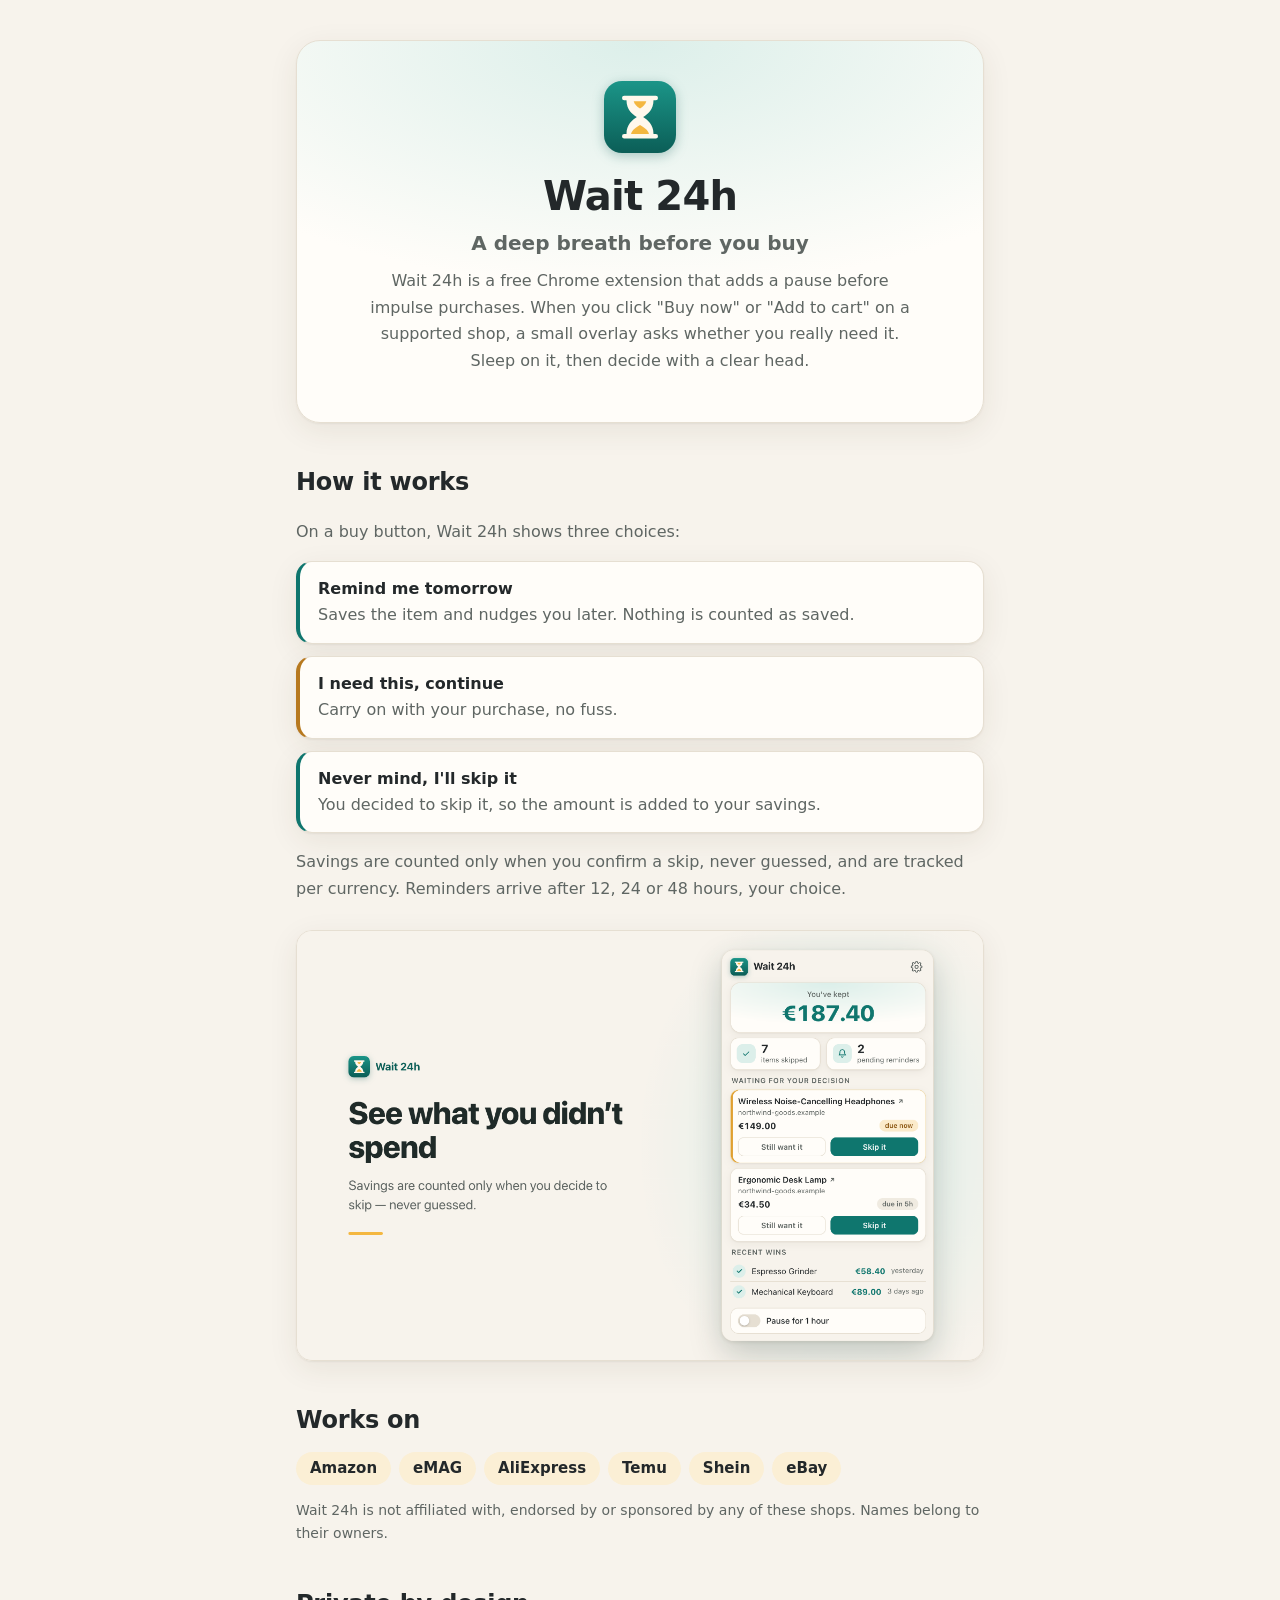
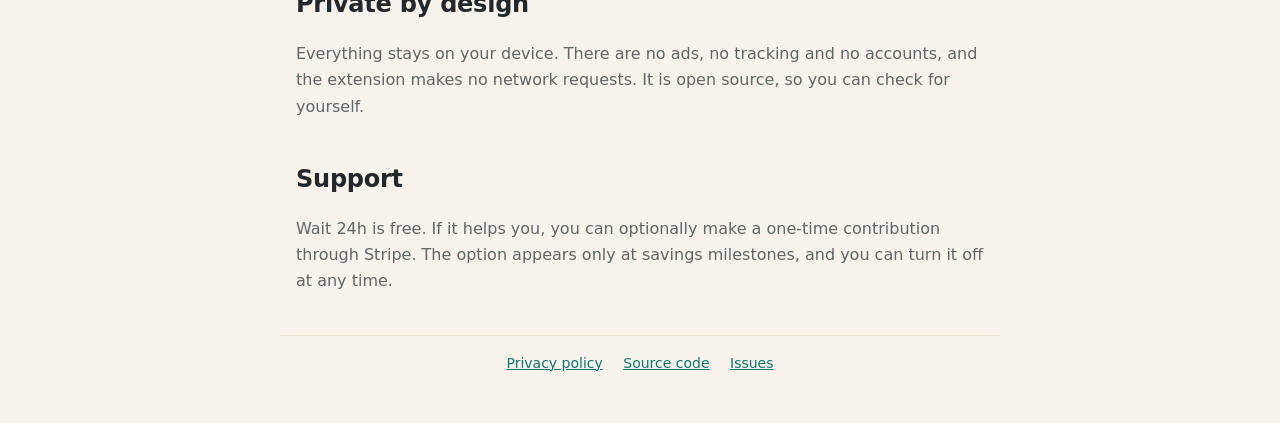
==== docs/index.html @ 93c76645 "Add GitHub Pages homepage docs/index.html: static landing page (no scripts) used as the Chrome Web S" ====
<!doctype html>
<html lang="en">
<head>
<meta charset="utf-8">
<meta name="viewport" content="width=device-width, initial-scale=1">
<title>Wait 24h – A deep breath before you buy</title>
<meta name="description" content="Wait 24h is a free Chrome extension that adds a pause before impulse purchases. Be reminded tomorrow, continue, or skip it. Private by design: no ads, no tracking, no accounts.">
<link rel="canonical" href="https://overcrasher.github.io/wait-24h/">
<style>
:root{color-scheme:light dark;--bg:#f7f3ec;--surface:#fffdf9;--line:#e6dfd2;--fg:#23282a;--muted:#5f6663;--accent:#0f766e;--accent-soft:#dcefea;--amber:#b7791f;--amber-soft:#fbefd5;--shadow:0 1px 2px rgba(60,45,20,.06),0 8px 30px rgba(60,45,20,.08)}
@media(prefers-color-scheme:dark){:root{--bg:#141a19;--surface:#1c2423;--line:#2e3b39;--fg:#edf1ee;--muted:#a3b0ac;--accent:#5fd1b8;--accent-soft:#1f3a36;--amber:#f4b740;--amber-soft:#3a3120;--shadow:0 1px 2px rgba(0,0,0,.3),0 8px 30px rgba(0,0,0,.3)}}
*{box-sizing:border-box}body{margin:0;background:var(--bg);color:var(--fg);font:16px/1.65 ui-rounded,"SF Pro Rounded",-apple-system,"Segoe UI Variable","Segoe UI",system-ui,sans-serif;-webkit-font-smoothing:antialiased}
a{color:var(--accent)}a:focus-visible{outline:2px solid var(--accent);outline-offset:2px}
.mark{filter:drop-shadow(0 3px 6px rgba(11,94,87,.3))}
main{max-width:720px;margin:0 auto;padding:40px 16px 24px}
.hero{background:radial-gradient(120% 100% at 50% 0%,var(--accent-soft),var(--surface) 65%);border:1px solid var(--line);border-radius:24px;padding:40px 24px;text-align:center;box-shadow:var(--shadow)}
h1{margin:12px 0 4px;font-size:40px;line-height:1.15;letter-spacing:-.02em}
.tag{margin:0 0 16px;font-size:20px;color:var(--accent);font-weight:600}
.hero p{max-width:540px;margin:8px auto;color:var(--muted)}
.cta{margin-top:20px}
h2{margin:40px 0 12px;font-size:24px;letter-spacing:-.01em}
p,li{color:var(--muted)}
.steps{list-style:none;margin:0;padding:0;display:grid;gap:12px}
.steps li{background:var(--surface);border:1px solid var(--line);border-radius:16px;padding:14px 18px;box-shadow:var(--shadow)}
.steps strong{display:block;color:var(--fg)}
.steps li:nth-child(1){border-left:4px solid var(--accent)}.steps li:nth-child(2){border-left:4px solid var(--amber)}.steps li:nth-child(3){border-left:4px solid var(--accent)}
.shops{list-style:none;margin:0 0 8px;padding:0;display:flex;flex-wrap:wrap;gap:8px}
.shops li{background:var(--amber-soft);color:var(--fg);border-radius:999px;padding:4px 14px;font-weight:600;font-size:15px}
.small{font-size:14px}
.shot{display:block;margin:28px auto 0;max-width:100%;height:auto;border-radius:16px;border:1px solid var(--line);box-shadow:var(--shadow)}
footer{max-width:720px;margin:0 auto;padding:16px 16px 48px;border-top:1px solid var(--line);font-size:14px;color:var(--muted);text-align:center}
footer a{margin:0 8px;display:inline-block}
</style>
</head>
<body>
<main>
  <header class="hero">
    <svg class="mark" viewBox="0 0 32 32" width="72" height="72" aria-hidden="true"><defs><linearGradient id="mk" x1="0" y1="0" x2="0" y2="1"><stop offset="0" stop-color="#1b9588"/><stop offset="1" stop-color="#0b5e57"/></linearGradient></defs><rect width="32" height="32" rx="8" fill="url(#mk)"/><path d="M9 6.5h14a1 1 0 0 1 0 2h-1c0 4.2-2.6 6.2-4.6 7.5 2 1.3 4.6 3.3 4.6 7.5h1a1 1 0 0 1 0 2H9a1 1 0 0 1 0-2h1c0-4.2 2.6-6.2 4.6-7.5C12.6 14.7 10 12.7 10 8.5H9a1 1 0 0 1 0-2z" fill="#fff8ec"/><path d="M12 23.5c.5-1.8 2-2.8 4-4 2 1.2 3.5 2.2 4 4z" fill="#f4b740"/><path d="M13.2 9c.4 1.5 1.3 2.3 2.8 3.2 1.500-.9 2.4-1.7 2.8-3.200z" fill="#f4b740"/></svg>
    <h1>Wait 24h</h1>
    <p class="tag">A deep breath before you buy</p>
    <p>Wait 24h is a free Chrome extension that adds a pause before impulse purchases. When you click "Buy now" or "Add to cart" on a supported shop, a small overlay asks whether you really need it. Sleep on it, then decide with a clear head.</p>
    <!-- TODO: add the "Add to Chrome" link here once the Chrome Web Store listing is live.
         Example: <p class="cta"><a href="STORE_URL_HERE">Add to Chrome</a></p> -->
  </header>

  <section>
    <h2>How it works</h2>
    <p>On a buy button, Wait 24h shows three choices:</p>
    <ol class="steps">
      <li><strong>Remind me tomorrow</strong>Saves the item and nudges you later. Nothing is counted as saved.</li>
      <li><strong>I need this, continue</strong>Carry on with your purchase, no fuss.</li>
      <li><strong>Never mind, I'll skip it</strong>You decided to skip it, so the amount is added to your savings.</li>
    </ol>
    <p>Savings are counted only when you confirm a skip, never guessed, and are tracked per currency. Reminders arrive after 12, 24 or 48 hours, your choice.</p>
    <img class="shot" src="img/popup.png" width="1280" height="800" alt="The Wait 24h popup showing how much money you did not spend" loading="lazy">
  </section>

  <section>
    <h2>Works on</h2>
    <ul class="shops"><li>Amazon</li><li>eMAG</li><li>AliExpress</li><li>Temu</li><li>Shein</li><li>eBay</li></ul>
    <p class="small">Wait 24h is not affiliated with, endorsed by or sponsored by any of these shops. Names belong to their owners.</p>
  </section>

  <section>
    <h2>Private by design</h2>
    <p>Everything stays on your device. There are no ads, no tracking and no accounts, and the extension makes no network requests. It is open source, so you can check for yourself.</p>
  </section>

  <section>
    <h2>Support</h2>
    <p>Wait 24h is free. If it helps you, you can optionally make a one-time contribution through Stripe. The option appears only at savings milestones, and you can turn it off at any time.</p>
  </section>
</main>
<footer>
  <a href="privacy.html">Privacy policy</a>
  <a href="https://github.com/Overcrasher/wait-24h">Source code</a>
  <a href="https://github.com/Overcrasher/wait-24h/issues">Issues</a>
</footer>
</body>
</html>
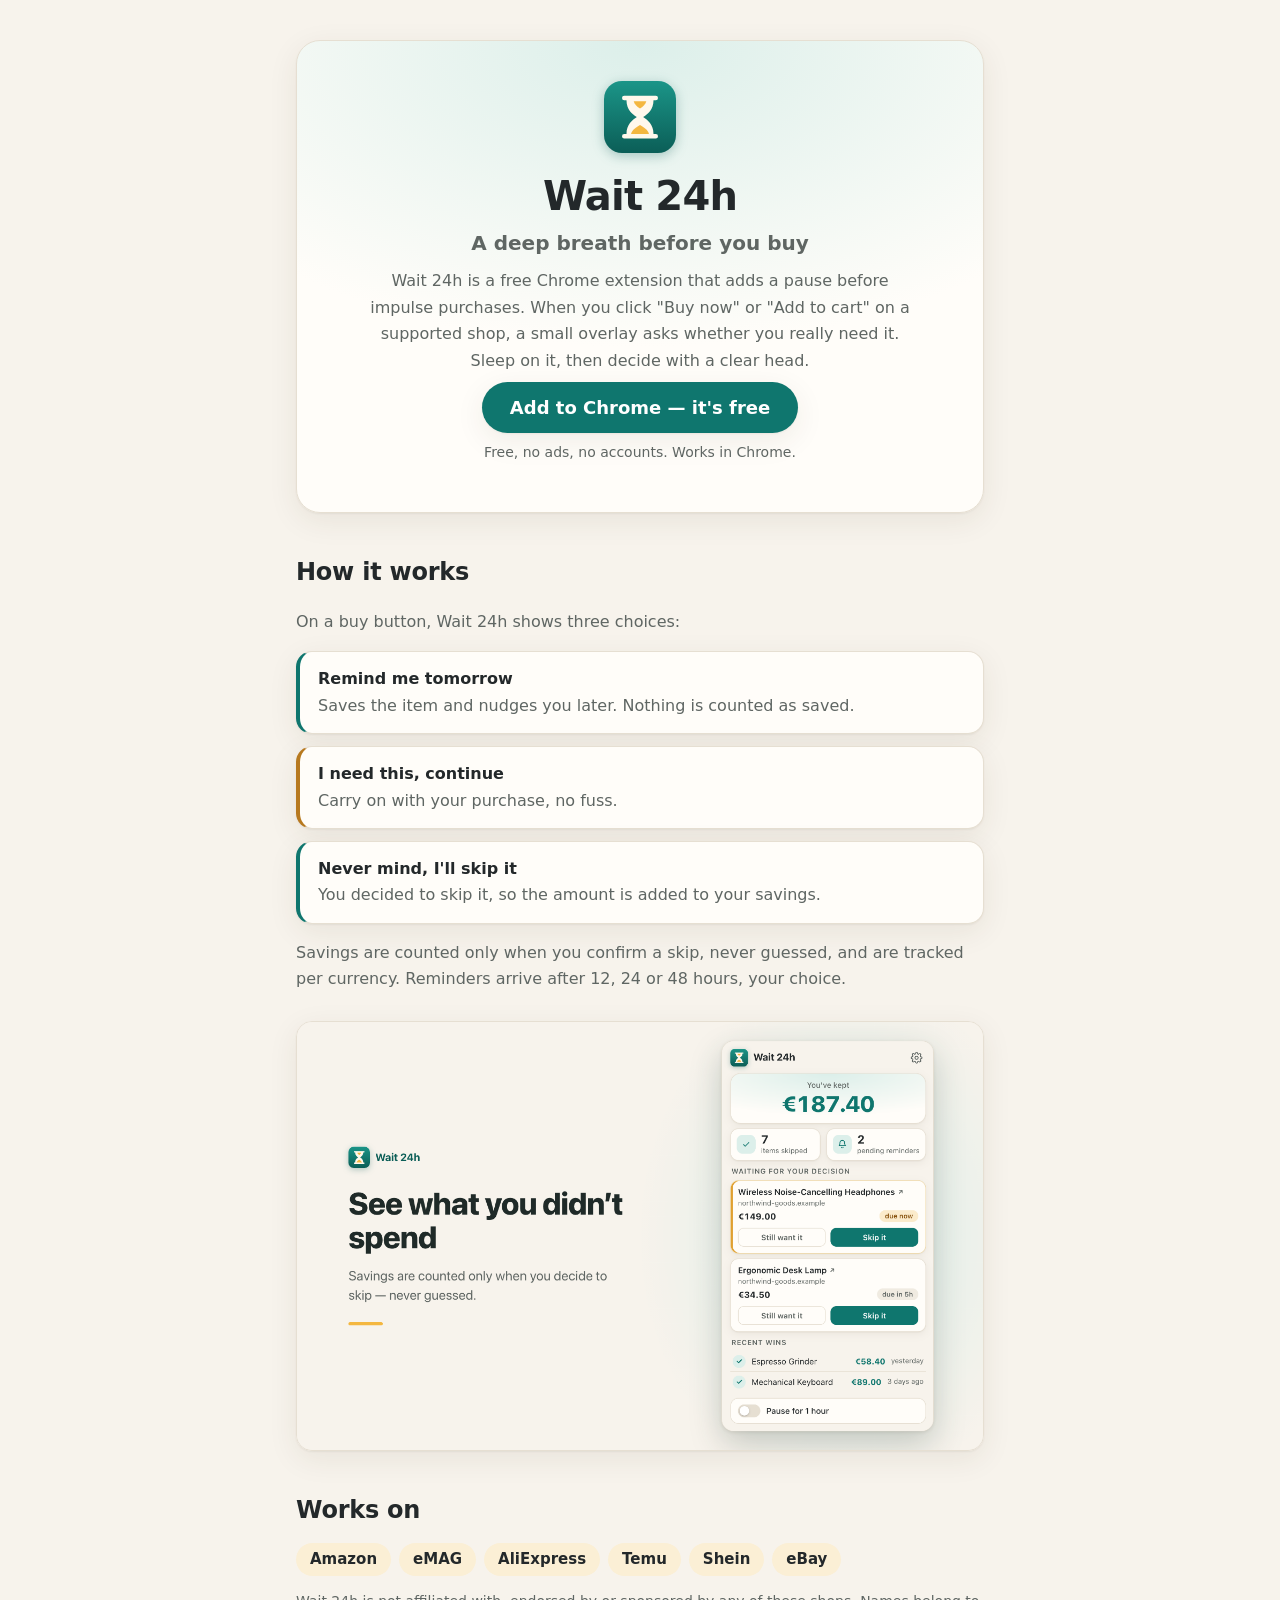
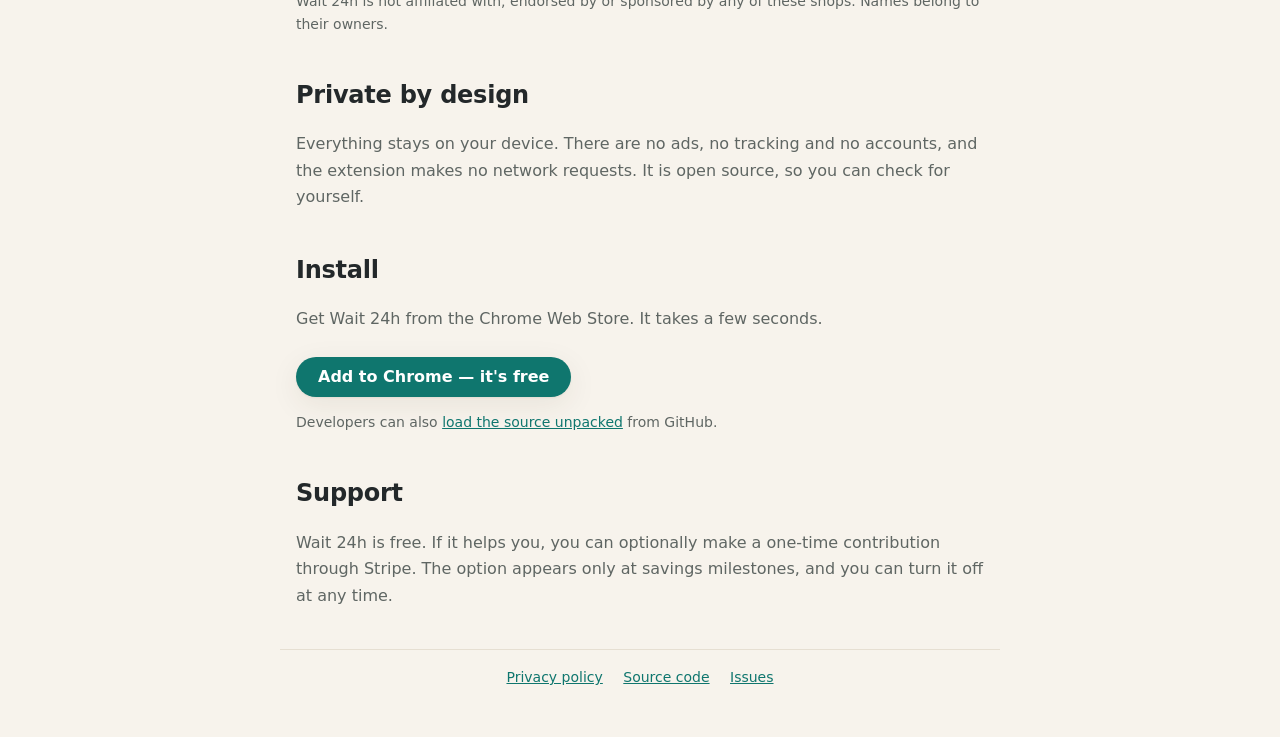
==== commit a9813f61: "Link the published Chrome Web Store page from the homepage and README Co-Authored-By: Claude Opus 5." ====
--- a/docs/index.html
+++ b/docs/index.html
@@ -17,7 +17,14 @@
 h1{margin:12px 0 4px;font-size:40px;line-height:1.15;letter-spacing:-.02em}
 .tag{margin:0 0 16px;font-size:20px;color:var(--accent);font-weight:600}
 .hero p{max-width:540px;margin:8px auto;color:var(--muted)}
-.cta{margin-top:20px}
+.cta{margin:24px 0 0}
+.btn{display:inline-block;background:var(--accent);color:#fff;font-weight:700;font-size:18px;line-height:1.3;text-decoration:none;padding:14px 28px;border-radius:999px;box-shadow:var(--shadow)}
+.btn:hover{filter:brightness(1.08)}
+@media(prefers-color-scheme:dark){.btn{color:#0b1f1c}}
+.btn.sm{font-size:16px;padding:10px 22px}
+.free{margin:8px 0 0;font-size:14px}
+.dev{font-size:14px}
+@media(max-width:480px){h1{font-size:32px}.hero{padding:32px 16px}.btn{display:block;padding:14px 16px}}
 h2{margin:40px 0 12px;font-size:24px;letter-spacing:-.01em}
 p,li{color:var(--muted)}
 .steps{list-style:none;margin:0;padding:0;display:grid;gap:12px}
@@ -39,8 +46,8 @@
     <h1>Wait 24h</h1>
     <p class="tag">A deep breath before you buy</p>
     <p>Wait 24h is a free Chrome extension that adds a pause before impulse purchases. When you click "Buy now" or "Add to cart" on a supported shop, a small overlay asks whether you really need it. Sleep on it, then decide with a clear head.</p>
-    <!-- TODO: add the "Add to Chrome" link here once the Chrome Web Store listing is live.
-         Example: <p class="cta"><a href="STORE_URL_HERE">Add to Chrome</a></p> -->
+    <p class="cta"><a class="btn" href="https://chromewebstore.google.com/detail/wait-24h/pkgdjohoemjkejcbfbkfobbbjcpdabme" target="_blank" rel="noopener">Add to Chrome — it's free</a></p>
+    <p class="free small">Free, no ads, no accounts. Works in Chrome.</p>
   </header>
 
   <section>
@@ -67,6 +74,13 @@
   </section>
 
   <section>
+    <h2>Install</h2>
+    <p>Get Wait 24h from the Chrome Web Store. It takes a few seconds.</p>
+    <p class="cta"><a class="btn sm" href="https://chromewebstore.google.com/detail/wait-24h/pkgdjohoemjkejcbfbkfobbbjcpdabme" target="_blank" rel="noopener">Add to Chrome — it's free</a></p>
+    <p class="dev">Developers can also <a href="https://github.com/Overcrasher/wait-24h" rel="noopener">load the source unpacked</a> from GitHub.</p>
+  </section>
+
+  <section>
     <h2>Support</h2>
     <p>Wait 24h is free. If it helps you, you can optionally make a one-time contribution through Stripe. The option appears only at savings milestones, and you can turn it off at any time.</p>
   </section>
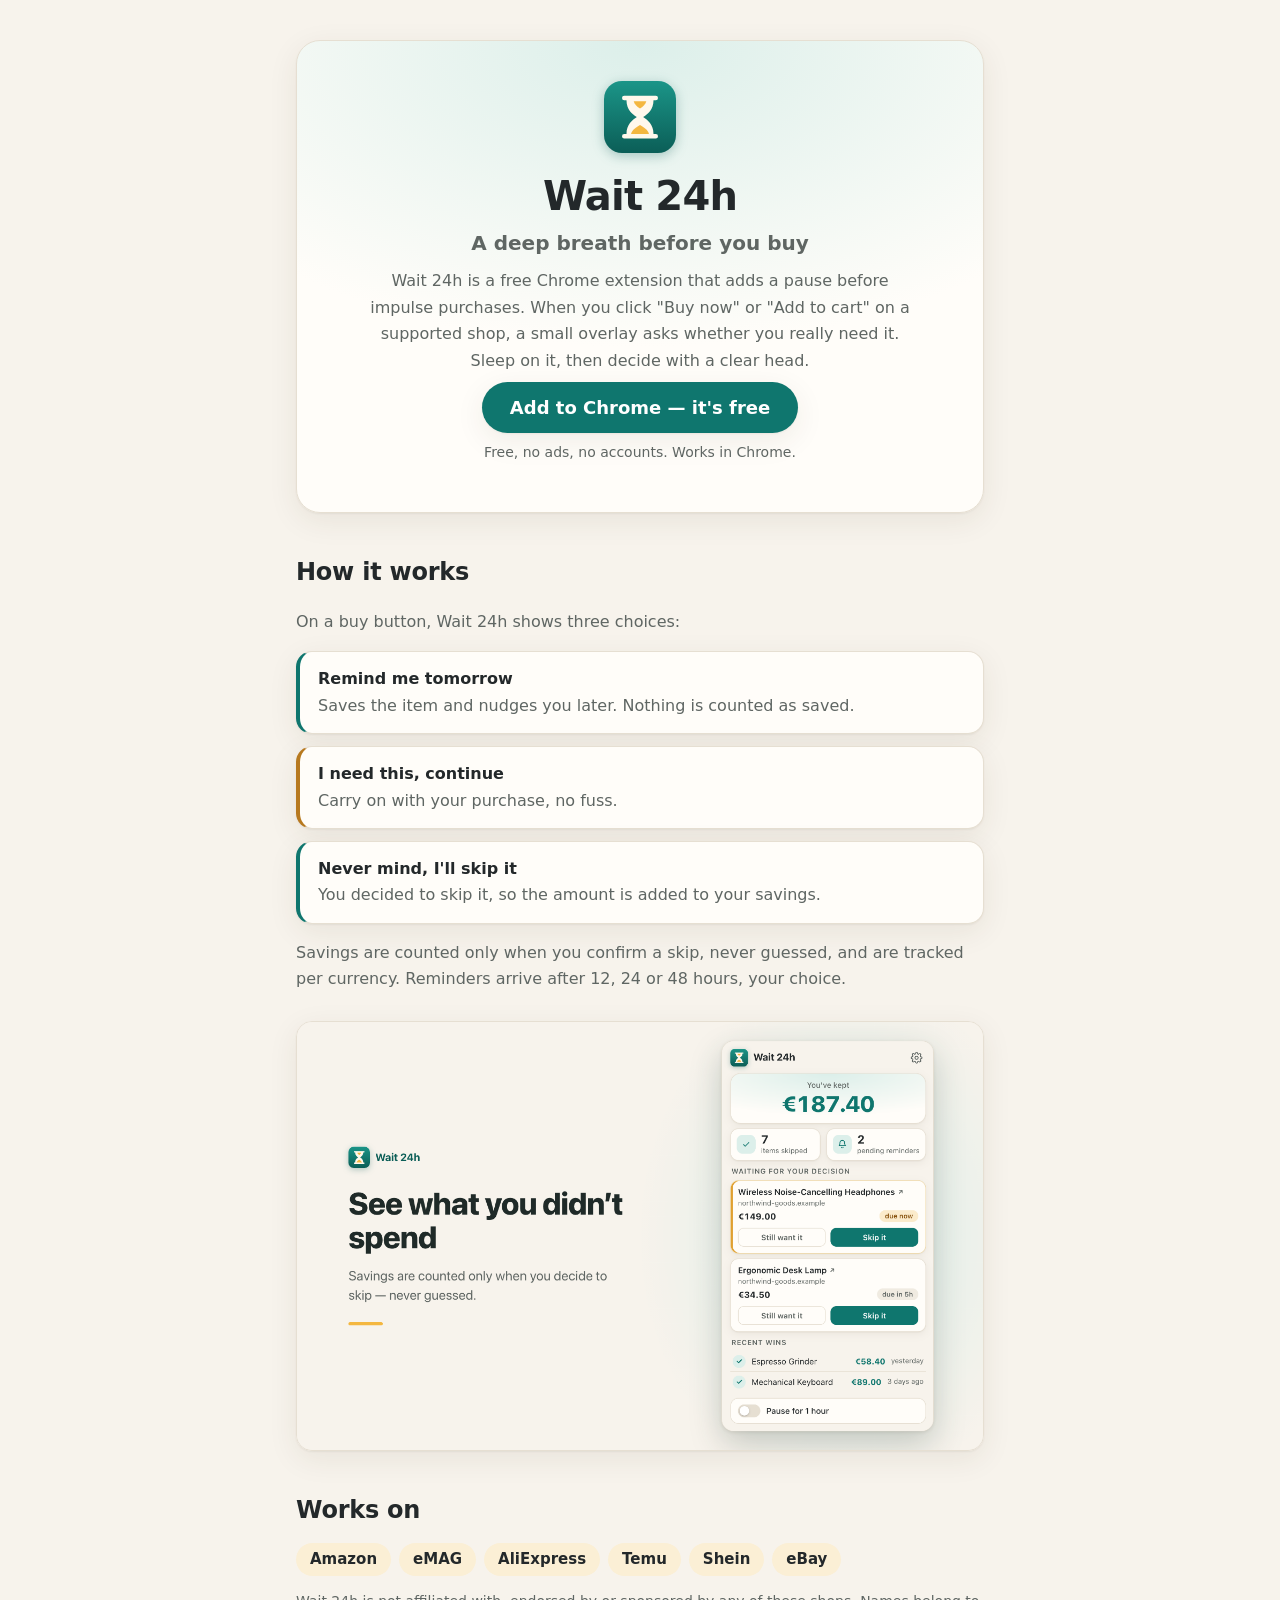
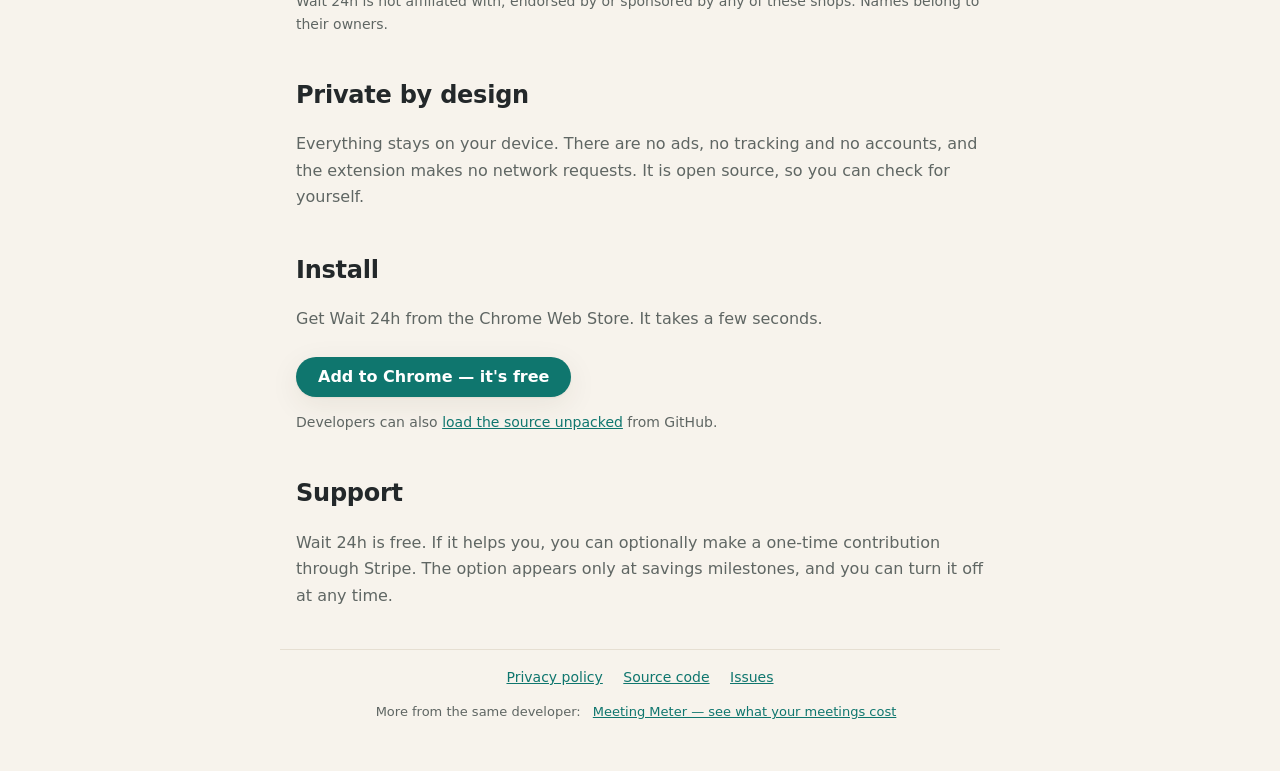
==== commit cb2d173c: "Link Meeting Meter from the homepage and README Co-Authored-By: Claude Opus 5.5 <noreply@anthropic.c" ====
--- a/docs/index.html
+++ b/docs/index.html
@@ -37,6 +37,7 @@
 .shot{display:block;margin:28px auto 0;max-width:100%;height:auto;border-radius:16px;border:1px solid var(--line);box-shadow:var(--shadow)}
 footer{max-width:720px;margin:0 auto;padding:16px 16px 48px;border-top:1px solid var(--line);font-size:14px;color:var(--muted);text-align:center}
 footer a{margin:0 8px;display:inline-block}
+footer p{margin:12px 0 0;font-size:13px}
 </style>
 </head>
 <body>
@@ -89,6 +90,7 @@
   <a href="privacy.html">Privacy policy</a>
   <a href="https://github.com/Overcrasher/wait-24h">Source code</a>
   <a href="https://github.com/Overcrasher/wait-24h/issues">Issues</a>
+  <p>More from the same developer: <a href="https://chromewebstore.google.com/detail/meeting-meter/ffkniocclnaojfdcoofnjkfnihnpgnlb" target="_blank" rel="noopener">Meeting Meter — see what your meetings cost</a></p>
 </footer>
 </body>
 </html>
